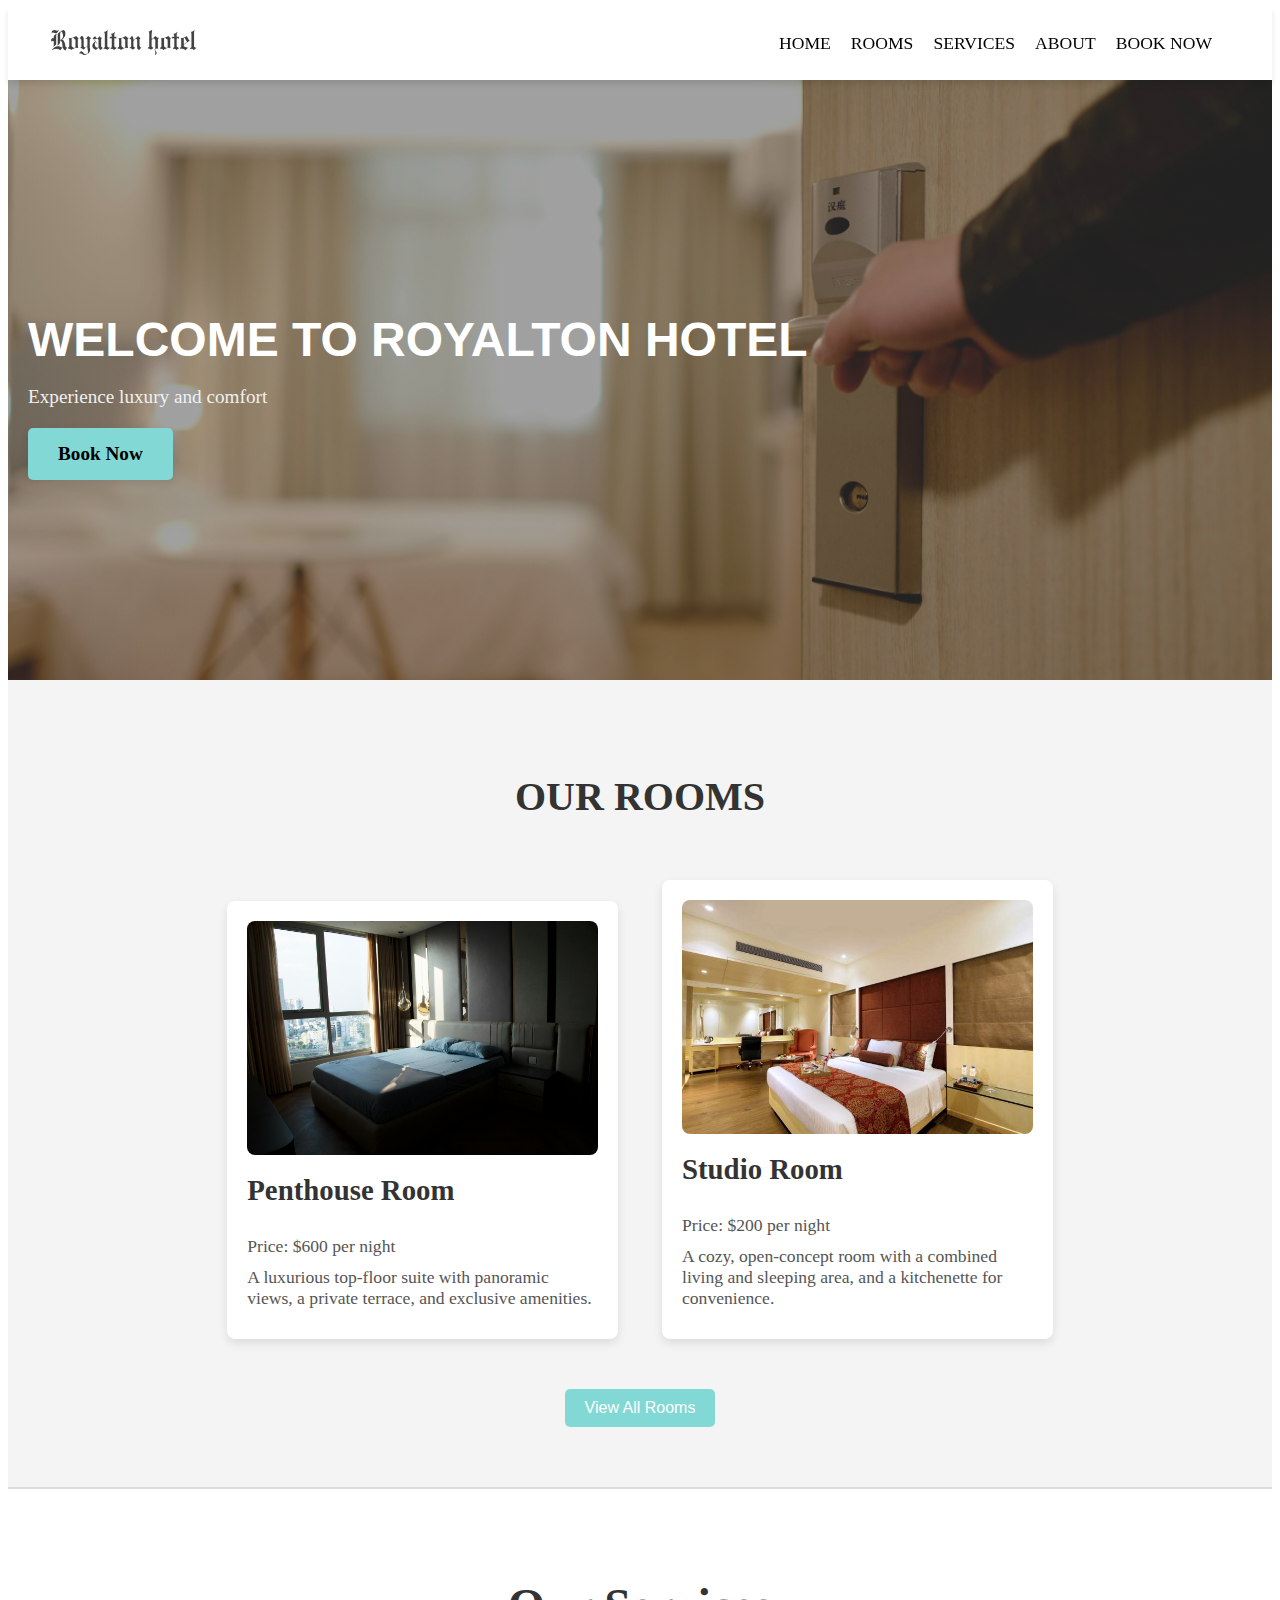
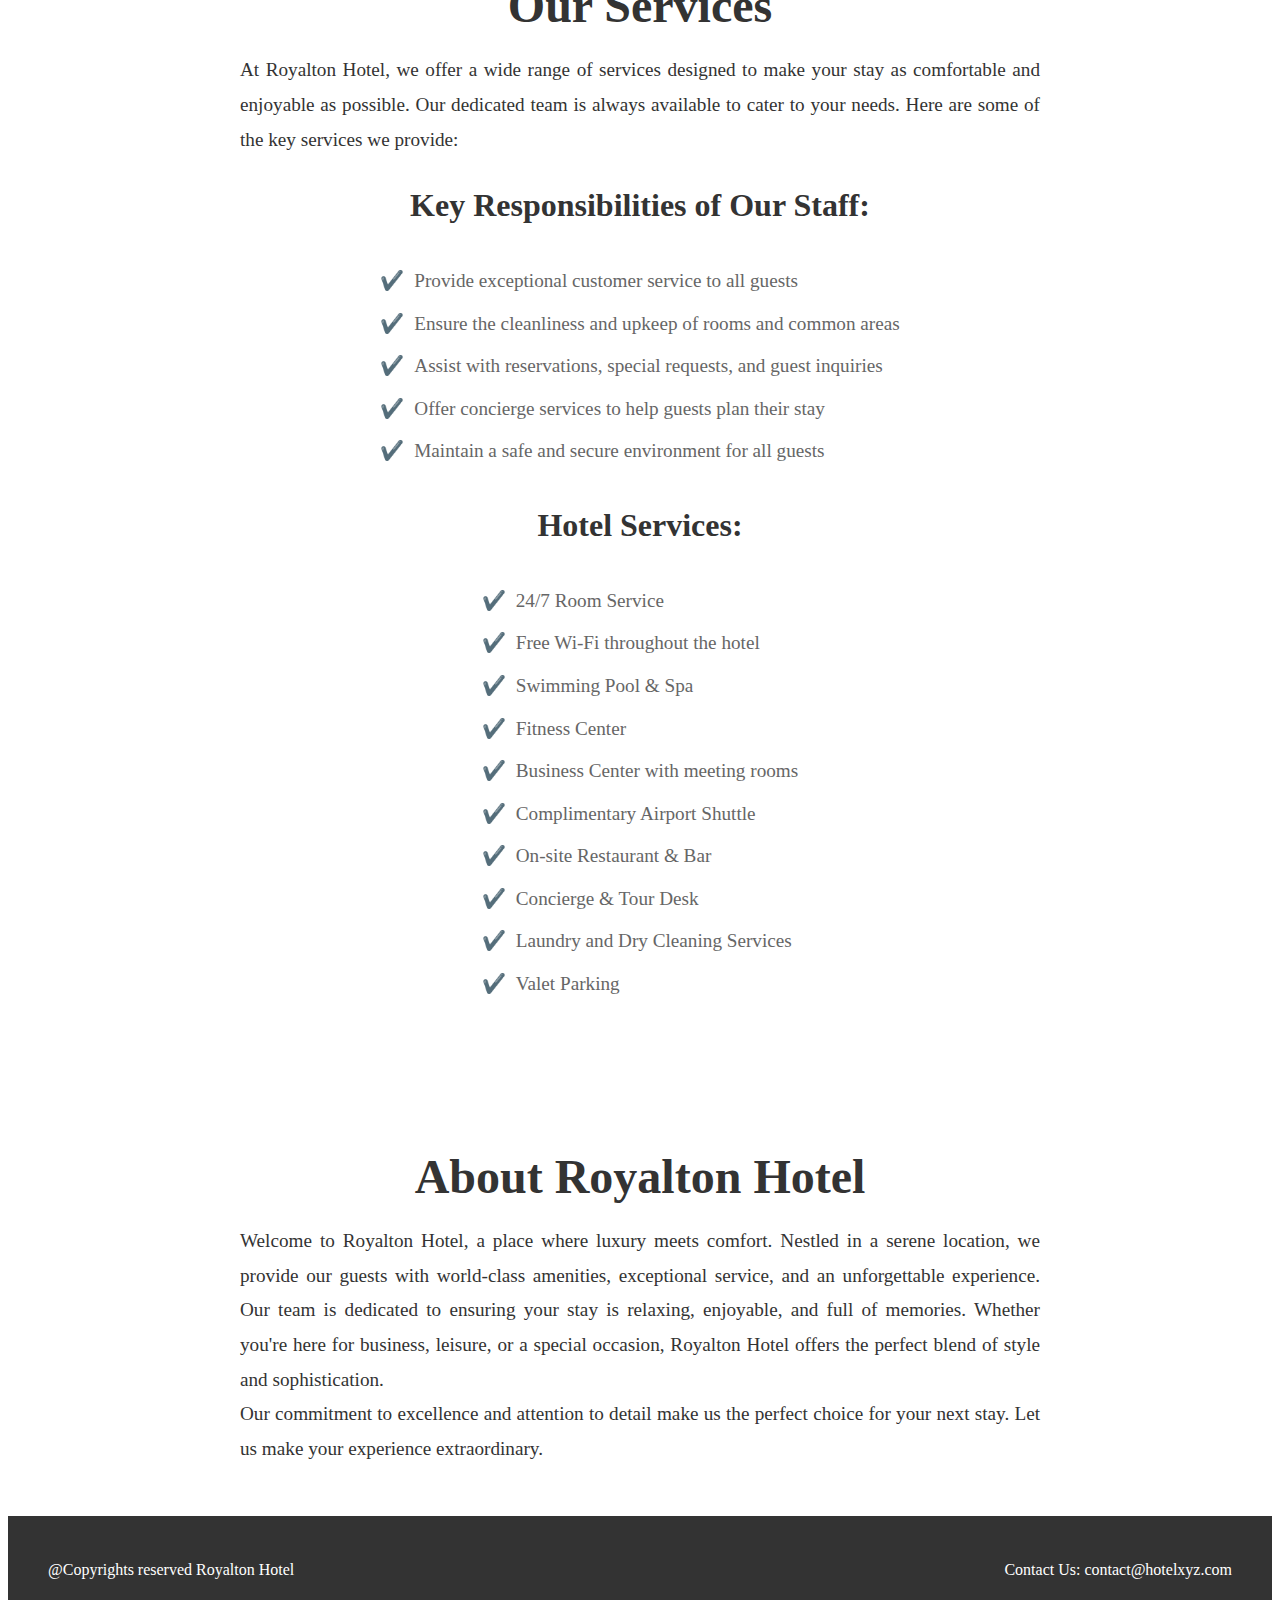
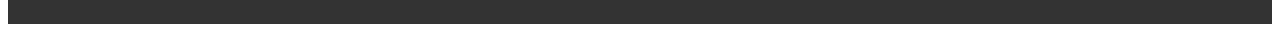
==== index.html @ 2192152f "commit" ====
<!DOCTYPE html>
<html lang="en">
<head>
    <meta charset="UTF-8">
    <meta name="viewport" content="width=device-width, initial-scale=1.0">
    <title>Royalton Hotel - Luxury Stay</title>
    <link rel="stylesheet" href="style.css">
</head>
<body>
    <header>
        <div class="logo">
            <a href="index.html">
                <img src="img/logo.png" alt="Royalton Hotel">
            </a>
        </div>
        
        <nav>
            <ul>
                <li><a href="index.html">Home</a></li>
                <li><a href="#rooms">Rooms</a></li>
                <li><a href="#services">Services</a></li>
                <li><a href="#about">About</a></li>
                <li><a href="reservation.html">Book Now</a></li>
            </ul>
        </nav>
    </header>
    
    <section class="hero">
        <div class="cta">
            <h1>Welcome to Royalton Hotel</h1>
            <p>Experience luxury and comfort</p>
            <a href="reservation.html" class="btn">Book Now</a>
        </div>
    </section>

    <section id="rooms">
        <h2>Our Rooms</h2>
        <!-- Penthouse Room -->
        <a href="penthouse.html" class="room-card">
            <img src="img/pent4.jpg" alt="Penthouse Room">
            <h3>Penthouse Room</h3>
            <p>Price: $600 per night</p>
            <p>A luxurious top-floor suite with panoramic views, a private terrace, and exclusive amenities.</p>
        </a>

        <!-- Studio Room -->
        <a href="studio-room.html" class="room-card">
            <img src="img/studioroom2.jpg" alt="Studio Room">
            <h3>Studio Room</h3>
            <p>Price: $200 per night</p>
            <p>A cozy, open-concept room with a combined living and sleeping area, and a kitchenette for convenience.</p>
        </a>
        <!-- View All Rooms Button -->
        <div class="view-all-rooms-btn">
            <a href="rooms.html">
                <button>View All Rooms</button>
            </a>
        </div>

    </section>

    <!-- Services Section -->
    <section id="services">
        <h2>Our Services</h2>
        <p>At Royalton Hotel, we offer a wide range of services designed to make your stay as comfortable and enjoyable as possible. Our dedicated team is always available to cater to your needs. Here are some of the key services we provide:</p>

        <h3>Key Responsibilities of Our Staff:</h3>
        <ul>
            <li>Provide exceptional customer service to all guests</li>
            <li>Ensure the cleanliness and upkeep of rooms and common areas</li>
            <li>Assist with reservations, special requests, and guest inquiries</li>
            <li>Offer concierge services to help guests plan their stay</li>
            <li>Maintain a safe and secure environment for all guests</li>
        </ul>

        <h3>Hotel Services:</h3>
        <ul>
            <li>24/7 Room Service</li>
            <li>Free Wi-Fi throughout the hotel</li>
            <li>Swimming Pool & Spa</li>
            <li>Fitness Center</li>
            <li>Business Center with meeting rooms</li>
            <li>Complimentary Airport Shuttle</li>
            <li>On-site Restaurant & Bar</li>
            <li>Concierge & Tour Desk</li>
            <li>Laundry and Dry Cleaning Services</li>
            <li>Valet Parking</li>
        </ul>
    </section>


    <!-- About Section -->
    <section id="about">
        <h2>About Royalton Hotel</h2>
        <p>Welcome to Royalton Hotel, a place where luxury meets comfort. Nestled in a serene location, we provide our guests with world-class amenities, exceptional service, and an unforgettable experience. Our team is dedicated to ensuring your stay is relaxing, enjoyable, and full of memories. Whether you're here for business, leisure, or a special occasion, Royalton Hotel offers the perfect blend of style and sophistication.</p>
        <p>Our commitment to excellence and attention to detail make us the perfect choice for your next stay. Let us make your experience extraordinary.</p>
    </section>

    <footer>
        <div class="footer-content">
            <div class="footer-links">
                @Copyrights reserved Royalton Hotel
            </div>
            <div class="footer-contact">
                <p>Contact Us: contact@hotelxyz.com</p>
            </div>
        </div>
    </footer>
</body>
</html>
---- style.css ----
/* General Header Styles */
header {
    display: flex;
    justify-content: space-between;
    align-items: center;
    padding: 20px 40px;
    background-color: rgb(255, 255, 255);
    color: #3af3ea;
    position: sticky;
    top: 0;
    z-index: 1000; /* Keep header on top */
    box-shadow: 0 4px 6px rgba(0, 0, 0, 0.1); /* Add shadow for depth */
    transition: background-color 0.3s ease;
}

.logo img {
    width: 150px;
    height: auto;
}

nav ul {
    list-style: none;
    display: flex;
    margin: 0;
    padding: 0;
}

nav ul li {
    margin-right: 20px;
    position: relative; /* Required for dropdown */
}

nav ul li a {
    text-decoration: none;
    color: black;
    font-size: 1.1em;
    font-weight: 500;
    text-transform: uppercase;
    transition: color 0.3s ease, transform 0.2s ease;
}

nav ul li a:hover {
    color: #81d8d4;
    transform: scale(1.1); /* Add scaling effect on hover */
}

/* Mobile Menu - Responsive Styles */
@media (max-width: 768px) {
    header {
        flex-direction: column;
        align-items: flex-start;
        padding: 20px;
    }

    .logo img {
        width: 120px;
    }

    nav ul {
        width: 100%;
        flex-direction: column;
        align-items: flex-start;
    }

    nav ul li {
        margin: 10px 0;
    }

    nav ul li a {
        font-size: 1.2em;
    }

    .search-bar {
        position: static;
        width: 100%;
        margin-top: 20px;
    }

    .search-bar.active {
        display: block;
    }
}

/* Hero Section Styling */
.hero {
    position: relative;
    background: 
        linear-gradient(to top, rgba(66, 66, 66, 0.5) 50%, rgba(66, 66, 66, 0.5)50%), 
        url("img/bg3.jpg") center; 
    background-size:  cover;
    width: 100%;
    height: 600px;
    display: flex;
    justify-content: flex-start; /* Align content to the left */
    align-items: center; /* Vertically center the content */
    text-align: left; /* Align the text to the left */
}
.hero img {
    width: 100%;
    height: 100%;
    object-fit: cover;
    opacity: 0.7; /* Slight opacity for the background image */
}

.cta {
    position: absolute;
    z-index: 2; /* Ensure the text is above the image */
    text-align: left;
    padding: 20px;
    border-radius: 8px;
    max-width: 80%;
}

.cta h1 {
    font-size: 3em;
    margin-bottom: 10px;
    color: #fff;
    font-family: 'Arial', sans-serif;
    text-transform: uppercase;
}

.cta p {
    font-size: 1.2em;
    margin-bottom: 20px;
    color: #f0f0f0;
    font-weight: 300;
}

.cta .btn {
    background-color: #81d8d4;
    color: black;
    padding: 15px 30px;
    font-size: 1.2em;
    text-decoration: none;
    border-radius: 5px;
    display: inline-block;
    transition: background-color 0.3s ease;
}

.cta .btn:hover {
    background-color: burlywood;
}

/* Responsive Design for Hero Section */
@media (max-width: 768px) {
    .hero {
        height: 50vh; /* Reduce the height on smaller screens */
    }

    .cta h1 {
        font-size: 2em; /* Adjust the font size for the title */
    }

    .cta p {
        font-size: 1em; /* Adjust the paragraph font size */
    }

    .cta .btn {
        font-size: 1em; /* Adjust the button font size */
        padding: 12px 25px; /* Adjust padding */
    }
}

@media (max-width: 480px) {
    .cta {
        max-width: 90%; /* Allow the CTA section to expand on smaller screens */
        padding: 15px; /* Adjust padding */
    }

    .cta h1 {
        font-size: 1.8em;
    }

    .cta p {
        font-size: 1em;
    }
}



/* Rooms Section */
#rooms {
    padding: 60px 40px;
    background-color: #f4f4f4;
    text-align: center;
}

#rooms h2 {
    font-size: 2.5em;
    font-weight: 600;
    color: #333;
    margin-bottom: 40px;
    text-transform: uppercase;
}
a {
    text-decoration: none;
}

.room-card {
    display: inline-block;
    width: calc(33% - 40px); /* 3 columns with margin */
    margin: 20px;
    padding: 20px;
    background-color: #fff;
    box-shadow: 0 4px 10px rgba(0, 0, 0, 0.1);
    border-radius: 8px;
    text-align: left;
    transition: transform 0.3s ease, box-shadow 0.3s ease;
}

.room-card img {
    width: 100%;
    height: auto;
    border-radius: 8px;
    transition: transform 0.3s ease;
}

.room-card:hover {
    transform: translateY(-10px); /* Hover effect: lifts card up */
    box-shadow: 0 6px 15px rgba(0, 0, 0, 0.2); /* Stronger shadow on hover */
}

.room-card h3 {
    font-size: 1.8em;
    color: #333;
    margin-top: 15px;
}

.room-card p {
    font-size: 1.1em;
    color: #555;
    margin: 10px 0;
}

.room-card ul {
    list-style-type: none;
    padding: 0;
    margin: 0;
}

.room-card ul li {
    font-size: 1.1em;
    color: #333;
    margin: 8px 0;
}

.room-card .btn {
    display: inline-block;
    background-color: #81d8d4;
    color: #fff;
    padding: 10px 20px;
    margin-top: 20px;
    border-radius: 25px;
    text-decoration: none;
    font-size: 1.1em;
    transition: background-color 0.3s ease, transform 0.3s ease;
}

.room-card .btn:hover {
    background-color: burlywood;
    transform: scale(1.1); /* Slight scale effect on hover */
}

/* Responsive Styles */
@media (max-width: 1024px) {
    .room-card {
        width: calc(50% - 40px); /* Two columns for tablets */
    }
}

@media (max-width: 768px) {
    .room-card {
        width: 100%; /* Full width for mobile */
        margin: 15px 0;
    }

    #rooms h2 {
        font-size: 2em; /* Adjust heading size for mobile */
    }
}

/* Room Detail Section */
#room-details {
    background-color: white;
    padding: 50px 20px;
    margin: 20px auto;
    max-width: 1200px;
    box-shadow: 0 4px 8px rgba(0, 0, 0, 0.1);
}

#room-details h2 {
    font-size: 2.5rem;
    color: #333;
    margin-bottom: 20px;
    text-align: center;
}

.room-detail-content {
    display: flex;
    flex-wrap: wrap;
    gap: 20px;
    align-items: center;
}

.room-detail-content img {
    max-width: 500px;
    width: 100%;
    height: auto;
    border-radius: 8px;
    box-shadow: 0 4px 8px rgba(0, 0, 0, 0.1);
}

.room-description {
    flex: 1;
    max-width: 600px;
}

.room-description h3 {
    font-size: 2rem;
    margin-bottom: 15px;
    color: #333;
}

.room-description ul {
    list-style-type: none;
    padding-left: 20px;
    margin-bottom: 20px;
}

.room-description ul li {
    font-size: 1.1rem;
    color: #666;
    margin-bottom: 10px;
}

.room-description ul li::before {
    content: "✔️";
    margin-right: 10px;
    color: #81d8d4; /* Orange color for checkmark */
}


.room-slider {
    flex: 1;
    max-width: 600px;
    position: relative;
    overflow: hidden;
}

.room-slider .slider {
    display: flex;
    transition: transform 0.5s ease;
}

.room-slider .slider img {
    max-width: 100%;
    height: auto;
    border-radius: 8px;
    box-shadow: 0 4px 8px rgba(0, 0, 0, 0.1);
}

.room-slider .prev, .room-slider .next {
    position: absolute;
    top: 50%;
    transform: translateY(-50%);
    font-size: 2rem;
    color: #333;
    background-color: rgba(255, 255, 255, 0.7);
    border: none;
    padding: 10px;
    cursor: pointer;
    border-radius: 50%;
    z-index: 1;
}

.room-slider .prev {
    left: 10px;
}

.room-slider .next {
    right: 10px;
}
.btn {
    display: inline-block;
    padding: 12px 24px;  /* Add padding for better button size */
    background-color: #81d8d4;  /* Bright orange background */
    color: white;  /* Text color white */
    font-size: 1.1em;  /* Slightly larger text */
    font-weight: bold;  /* Make the text bold */
    text-align: center;  /* Center the text inside the button */
    text-decoration: none;  /* Remove underline */
    border-radius: 8px;  /* Rounded corners */
    box-shadow: 0 4px 8px rgba(0, 0, 0, 0.1);  /* Subtle shadow */
    transition: background-color 0.3s ease, transform 0.3s ease;  /* Smooth transitions */
}

.btn:hover {
    background-color: burlywood;  /* Darker orange when hovered */
    transform: translateY(-3px);  /* Slightly lift the button */
}

.btn:active {
    background-color: #81d8d4;  /* Even darker orange when the button is pressed */
    transform: translateY(0);  /* Reset button position when pressed */
}
.view-all-rooms-btn {
    text-align: center; /* Centers the button */
    margin-top: 30px; /* Adds space above the button */
}

.view-all-rooms-btn button {
    background-color: #81d8d4; /* Blue background */
    color: white; /* White text */
    padding: 10px 20px; /* Padding around the text */
    font-size: 16px; /* Font size */
    border: none; /* Remove border */
    border-radius: 5px; /* Rounded corners */
    cursor: pointer; /* Pointer cursor on hover */
    transition: background-color 0.3s ease; /* Smooth background color change */
}

.view-all-rooms-btn button:hover {
    background-color: burlywood; /* Darker blue on hover */
}

/* Media Query for Responsiveness */
@media (max-width: 768px) {
    .room-detail-content {
        flex-direction: column;
        align-items: center;
    }

    .room-description {
        max-width: 100%;
    }

    #room-details h2 {
        font-size: 2rem;
    }

    .room-description h3 {
        font-size: 1.8rem;
    }

    .room-description p {
        font-size: 1rem;
    }

    .room-description ul li {
        font-size: 1rem;
    }
}


/* Abour and Services */
/* About Section Styling */
#about {
    background-color: #ffffff; /* Change background to white */
    color: #333;
    display: flex;
    flex-direction: column;
    align-items: center; /* Centers the content horizontally */
    justify-content: center; /* Centers the content vertically */
    text-align: left; /* Keeps the text aligned to the left */
    padding: 50px 20px;
}

#about h2 {
    font-size: 3rem; /* Increase the font size of the heading */
    margin-bottom: 20px;
    color: #333;
}

#about > p {
    text-align: justify; /* Justifies the paragraph text */
    max-width: 800px; /* Optional: Limits paragraph width to make it easier to read */
    margin: 0 auto; /* Centers the paragraph in the middle */
    font-size: 1.2rem; /* Increase the font size of the paragraph */
    line-height: 1.8; /* Adjust the line height for better readability */
}

/* Services Section Styling */
#services {
    background-color: #ffffff; /* Change background to white */
    color: #333;
    border-top: 2px solid #ddd;
    padding-top: 40px;
    display: flex;
    flex-direction: column;
    align-items: center; /* Centers the content horizontally */
    justify-content: center; /* Centers the content vertically */
    text-align: left; /* Keeps the text aligned to the left */
    padding: 50px 20px;
}

#services h2 {
    font-size: 3rem; /* Increase the font size of the heading */
    margin-bottom: 20px;
    color: #333;
}
#services > p {
    text-align: justify; /* Justifies the paragraph text */
    max-width: 800px; /* Optional: Limits paragraph width to make it easier to read */
    margin: 0 auto; /* Centers the paragraph in the middle */
    font-size: 1.2rem; /* Increase the font size of the paragraph */
    line-height: 1.8; /* Adjust the line height for better readability */
}
#services h3 {
    font-size: 2rem; /* Increase the font size of the subheading */
    margin-top: 30px;
    color: #333;
}

#services ul {
    list-style-type: none;
    padding: 0;
    margin: 0;
    max-width: 800px; /* Optional: Limits the width to improve readability */
    margin: 0 auto; /* Centers the list horizontally */
}

#services ul li {
    font-size: 1.2rem; /* Increase the font size of the list items */
    line-height: 1.8; /* Adjust line height for readability */
    color: #666;
    margin: 8px 0;
    text-align: left; /* Keeps the list items left-aligned */
}

#services ul li::before {
    content: "✔️";
    margin-right: 10px;
    color: #81d8d4; /* Orange color for check mark */
}

/* Optional: Responsive Design for About and Services Sections */
@media (max-width: 768px) {
    #services ul {
        font-size: 1rem;
    }

    #services h2, #services h3 {
        font-size: 1.2rem; /* Increase the font size of the paragraph */
    line-height: 1.8; /* Adjust the line height for better readability */
    }
}



/* Reservation Form Section */
#reserve {
    background:  linear-gradient(to top, rgba(66, 66, 66, 0.5) 50%, rgba(66, 66, 66, 0.5)50%), 
    url("img/res2.jpg") center; 
    background-size: cover;
    background-position: center;
    padding: 80px ; /* Add padding for spacing */
    display: auto;
    justify-content: center;
    align-items: center;
    height: 100%; /* Full viewport height */
    position: relative;
}

form {
    display: grid;
    grid-template-columns: 1fr;
    gap: 20px; width: 80%;
    max-width: 650px;
    margin: auto;
    background-color: #ffffff;
    padding: 20px;
    box-shadow: 0 4px 8px rgba(0, 0, 0, 0.1);
    border-radius: 8px;
}

label {
    font-size: 1.1em;
    color: #333;
}

input[type="text"],
input[type="email"],
input[type="date"],
select,
textarea {
    width: 100%;
    padding: 12px;
    font-size: 1em;
    border: 1px solid #ccc;
    border-radius: 4px;
    box-sizing: border-box;
    transition: border-color 0.3s ease;
}

input[type="text"]:focus,
input[type="email"]:focus,
input[type="date"]:focus,
select:focus,
textarea:focus {
    border-color: #81d8d4;
    outline: none;
}

textarea {
    resize: vertical;
    min-height: 120px;
}

button {
    background-color: #81d8d4;
    color: white;
    padding: 12px 25px;
    border: none;
    border-radius: 4px;
    cursor: pointer;
    font-size: 1.1em;
    transition: background-color 0.3s ease;
}

button:hover {
    background-color: #81d8d4;
}

/* Responsive Styles */
@media (max-width: 768px) {
    #reserve {
        width: 95%;
        padding: 15px;
    }

    h2 {
        font-size: 1.8em;
        text-align: center;
    }

    form {
        grid-template-columns: 1fr;
        gap: 15px;
    }

    button {
        width: 100%;
        padding: 12px;
    }
}

select {
    background-color: #ffffff;
    color: #333;
    font-size: 1em;
    padding: 12px;
    border: 1px solid #ccc;
    border-radius: 4px;
}

select option {
    background-color: #f9f9f9;
    color: #333;
}

/* Optional: Form container background and shadow for a polished look */
#reserve {
    background-color: #f9f9f9;
    box-shadow: 0 4px 12px rgba(0, 0, 0, 0.1);
}

/* Label font size adjustments for mobile */
@media (max-width: 500px) {
    label {
        font-size: 1em;
    }
}

/* Footer Styling */
footer {
    background-color: #333;
    color: #fff;
    padding: 40px 20px;
    text-align: center;
    font-size: 1em;
}

.footer-content {
    display: flex;
    justify-content: space-between;
    align-items: center;
    max-width: 1200px;
    margin: 0 auto;
    padding: 0 20px;
}

.footer-contact p {
    margin: 5px 0;
    font-size: 1em;
}

.footer-contact p a {
    color: #fff;
    text-decoration: none;
}

@media (max-width: 768px) {
    .footer-content {
        flex-direction: column;
        text-align: center;
    }

   
}
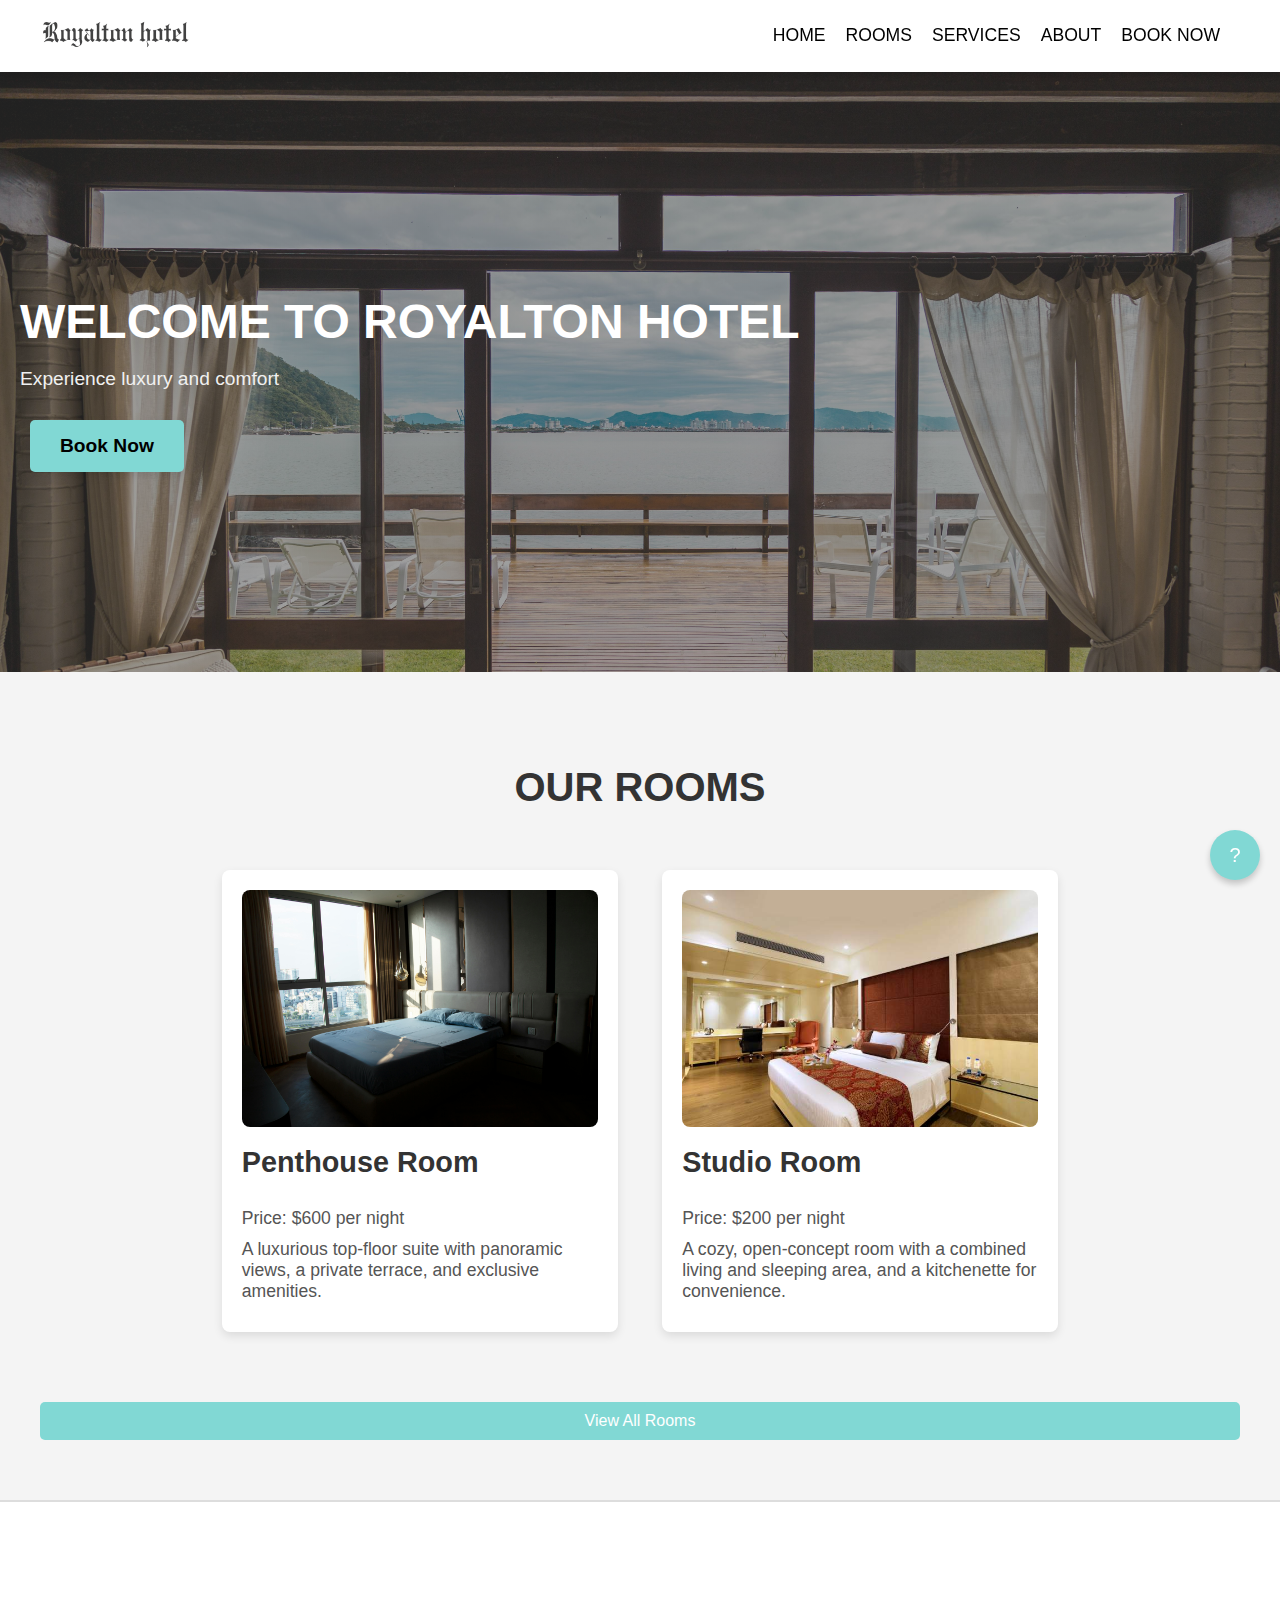
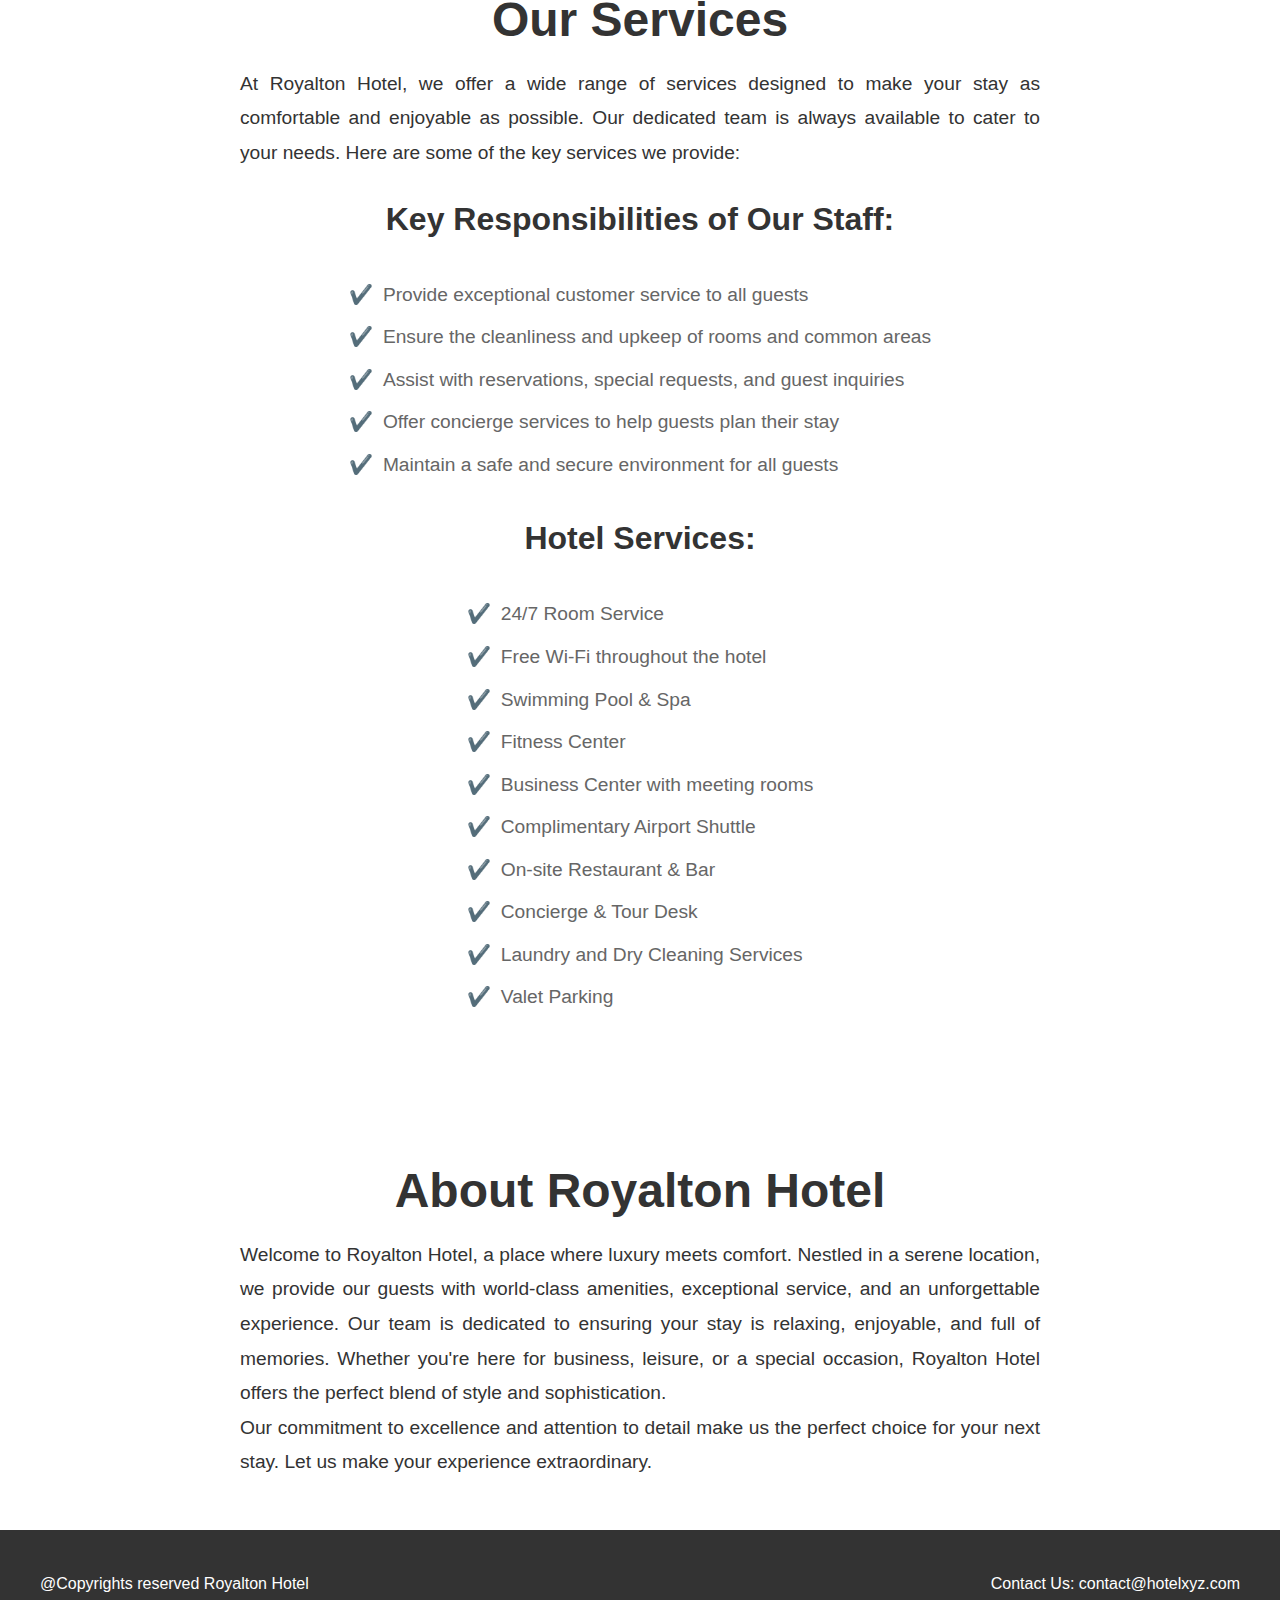
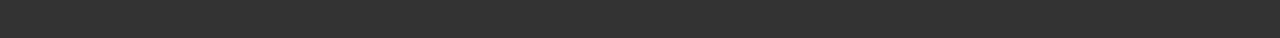
==== commit 49aa96a7: "commit" ====
--- a/index.html
+++ b/index.html
@@ -96,6 +96,49 @@
         <p>Our commitment to excellence and attention to detail make us the perfect choice for your next stay. Let us make your experience extraordinary.</p>
     </section>
 
+     <!-- FAQ Icon -->
+     <div class="faq-icon" onclick="toggleFaqModal()">?</div>
+
+     <!-- FAQ Modal -->
+     <div class="faq-modal" id="faqModal">
+         <div class="faq-modal-header">FAQs</div>
+ 
+         <!-- FAQ List -->
+         <div class="faq-item">
+             <div class="faq-question" onclick="toggleAnswer(this)">1. How can I track my order?</div>
+             <div class="faq-answer">You can track your order through the tracking number provided in your confirmation email.</div>
+         </div>
+         <div class="faq-item">
+             <div class="faq-question" onclick="toggleAnswer(this)">2. Do you offer free shipping?</div>
+             <div class="faq-answer">Yes, we offer free shipping on orders over $500 within the United States.</div>
+         </div>
+ 
+         <!-- FAQ Form -->
+         <div class="faq-form">
+             <h3>Have a question?</h3>
+             <form id="faqForm" method="POST" action="data.jsp" onsubmit="return validateFaqForm()">
+                 <input type="email" id="faq-email" name="email" placeholder="Your E-mail" required>
+                 <span id="faq-email-error" class="error-message" style="display: none;">Please enter a valid email address.</span>
+                 <textarea id="faq-question" name="question" rows="4" placeholder="Your Question" required></textarea>
+                 <span id="faq-question-error" class="error-message" style="display: none;">Please enter a question.</span>
+                 <button type="submit">Submit</button>
+             </form>
+         </div>
+ 
+     </div>
+ 
+     <script>
+         function toggleFaqModal() {
+             const faqModal = document.getElementById('faqModal');
+             faqModal.style.display = faqModal.style.display === 'none' || faqModal.style.display === '' ? 'flex' : 'none';
+         }
+ 
+         function toggleAnswer(element) {
+             const answer = element.nextElementSibling;
+             answer.style.display = answer.style.display === 'none' || answer.style.display === '' ? 'block' : 'none';
+         }
+     </script>
+
     <footer>
         <div class="footer-content">
             <div class="footer-links">
--- a/style.css
+++ b/style.css
@@ -1,3 +1,44 @@
+/* Splash Screen */
+.splash-screen {
+    position: fixed;
+    top: 0;
+    left: 0;
+    width: 100%;
+    height: 100%;
+    background: rgba(0, 0, 0, 0.8);
+    display: flex;
+    justify-content: center;
+    align-items: center;
+    z-index: 9999;
+    visibility: visible;
+    opacity: 1;
+    transition: opacity 0.5s ease-out;
+}
+
+.loading-container {
+    text-align: center;
+    color: white;
+}
+
+.loading-bar {
+    width: 0;
+    height: 5px;
+    background-color: #4caf50;
+    margin-bottom: 20px;
+    transition: width 1s ease-in-out;
+}
+
+.splash-screen p {
+    font-size: 16px;
+}
+
+/* Hide Splash Screen */
+.hide-splash {
+    visibility: hidden;
+    opacity: 0;
+}
+
+
 /* General Header Styles */
 header {
     display: flex;
@@ -84,9 +125,7 @@
 /* Hero Section Styling */
 .hero {
     position: relative;
-    background: 
-        linear-gradient(to top, rgba(66, 66, 66, 0.5) 50%, rgba(66, 66, 66, 0.5)50%), 
-        url("img/bg3.jpg") center; 
+    background: url("img/bg4.jpg") center; 
     background-size:  cover;
     width: 100%;
     height: 600px;
@@ -158,21 +197,6 @@
     .cta .btn {
         font-size: 1em; /* Adjust the button font size */
         padding: 12px 25px; /* Adjust padding */
-    }
-}
-
-@media (max-width: 480px) {
-    .cta {
-        max-width: 90%; /* Allow the CTA section to expand on smaller screens */
-        padding: 15px; /* Adjust padding */
-    }
-
-    .cta h1 {
-        font-size: 1.8em;
-    }
-
-    .cta p {
-        font-size: 1em;
     }
 }
 
@@ -367,18 +391,18 @@
     color: #333;
     background-color: rgba(255, 255, 255, 0.7);
     border: none;
-    padding: 10px;
+    padding: 5px;
     cursor: pointer;
     border-radius: 50%;
     z-index: 1;
 }
 
 .room-slider .prev {
-    left: 10px;
+    left: 5px;
 }
 
 .room-slider .next {
-    right: 10px;
+    right: 5px;
 }
 .btn {
     display: inline-block;
@@ -407,7 +431,6 @@
     text-align: center; /* Centers the button */
     margin-top: 30px; /* Adds space above the button */
 }
-
 .view-all-rooms-btn button {
     background-color: #81d8d4; /* Blue background */
     color: white; /* White text */
@@ -418,41 +441,231 @@
     cursor: pointer; /* Pointer cursor on hover */
     transition: background-color 0.3s ease; /* Smooth background color change */
 }
-
 .view-all-rooms-btn button:hover {
     background-color: burlywood; /* Darker blue on hover */
 }
-
-/* Media Query for Responsiveness */
+/* Mobile Responsiveness */
 @media (max-width: 768px) {
+    #room-details {
+        padding: 30px 15px;  /* Adjust padding */
+        margin: 10px auto;
+    }
+
+    #room-details h2 {
+        font-size: 2rem;  /* Adjust heading size for smaller screens */
+    }
+
     .room-detail-content {
         flex-direction: column;
         align-items: center;
     }
 
     .room-description {
+        max-width: 100%;  /* Full width for the description */
+        padding: 15px;
+    }
+
+    .room-description h3 {
+        font-size: 1.6rem;
+    }
+
+    .room-description ul li {
+        font-size: 1rem;  /* Smaller text size */
+    }
+
+    .room-slider {
         max-width: 100%;
-    }
-
-    #room-details h2 {
-        font-size: 2rem;
-    }
-
-    .room-description h3 {
-        font-size: 1.8rem;
-    }
-
-    .room-description p {
-        font-size: 1rem;
-    }
-
-    .room-description ul li {
-        font-size: 1rem;
-    }
-}
-
-
-/* Abour and Services */
+        margin-top: 20px;
+    }
+
+    .room-slider .prev, .room-slider .next {
+        font-size: 1.5rem;  /* Smaller arrows */
+    }
+
+    .view-all-rooms-btn button {
+        width: 100%;  /* Full width button on mobile */
+        padding: 12px 20px;
+    }
+}
+
+
+
+
+
+/* login and signup */
+body {
+    font-family: Arial, sans-serif;
+    background-image: 
+        linear-gradient(to top, rgba(66, 66, 66, 0.5) 50%, rgba(66, 66, 66, 0.5)50%), 
+        url("img/bg2.jpg"); /* Replace with your image path */
+    background-size: cover;
+    background-position: center;
+    background-attachment: fixed;
+    margin: 0;
+    padding: 0;
+    height: 100vh;
+}
+
+.container {
+    display: flex;
+    background-color: rgba(255, 255, 255, 0.8); /* Semi-transparent background for readability */
+    justify-content: center;
+    align-items: center;
+    width: 600px;
+    height: 590px;
+    flex-direction: column;
+    position: absolute;
+    top: 50%; /* Position the container vertically at the center */
+    left: 50%; /* Position the container horizontally at the center */
+    transform: translate(-50%, -50%); /* Offset the container to truly center it */
+}
+
+.form-container {
+    background-color: white; /* Semi-transparent background for readability */
+    padding: 20px;
+    box-shadow: 0 4px 8px rgba(0, 0, 0, 0.1);
+    width: 350px; /* Increased width */
+    border-radius: 8px;
+    margin-bottom: 30px; /* Gap from the bottom */
+    margin-top: 30px; /* Gap from the top */
+    text-align: center;
+}
+
+.form-container.hidden {
+    display: none;
+}
+
+h2 {
+    margin-bottom: 20px;
+}
+
+.form-group {
+    margin-bottom: 15px;
+    text-align: left;
+}
+
+input {
+    width: 100%;
+    padding: 10px;
+    margin-top: 5px;
+    margin-bottom: 5px;
+    border: 1px solid #ddd;
+    border-radius: 5px;
+}
+
+a.btn {
+    display: inline-block;
+    margin: 10px; /* Adds distance between buttons */
+    padding: 10px 20px;
+    text-decoration: none;
+    color: #fff;
+    background-color: #81d8d4; /* Blue background */
+    border-radius: 4px;
+    text-align: center;
+    transition: background-color 0.3s, transform 0.2s;
+}
+
+a.btn:hover {
+    background-color: burlywood;
+    transform: scale(1.05);
+}
+
+
+.error-message {
+    color: red;
+    font-size: 12px;
+}
+
+.toggle-form {
+    margin-top: 10px;
+}
+
+.toggle-form a {
+    color: #4CAF50;
+    text-decoration: none;
+}
+
+.toggle-form a:hover {
+    text-decoration: underline;
+}
+/* Form Transition Animations */
+@keyframes fadeInUp {
+    0% {
+        transform: translateY(20px);
+        opacity: 0;
+    }
+    100% {
+        transform: translateY(0);
+        opacity: 1;
+    }
+}
+
+@keyframes fadeIn {
+    0% {
+        opacity: 0;
+    }
+    100% {
+        opacity: 1;
+    }
+}
+
+/* Animating the Toggle Between Forms */
+.hidden {
+    display: none;
+}
+
+form {
+    animation: slideIn 0.6s ease-out forwards;
+}
+
+@keyframes slideIn {
+    0% {
+        transform: translateX(-100%);
+    }
+    100% {
+        transform: translateX(0);
+    }
+}
+
+form:target {
+    animation: slideIn 0.5s ease-out;
+}
+/* Mobile Responsiveness */
+@media (max-width: 768px) {
+    .container {
+        width: 100%;
+        height: auto;
+        padding: 20px;
+    }
+
+    .form-container {
+        width: 90%;  /* Adjust form width for mobile */
+        padding: 15px;
+    }
+
+    h2 {
+        font-size: 1.8rem;  /* Adjust heading size for mobile */
+    }
+
+    .form-group {
+        margin-bottom: 12px;
+    }
+
+    input {
+        padding: 8px;
+    }
+
+    a.btn {
+        width: 100%;  /* Full width buttons on smaller screens */
+        padding: 12px 20px;
+        font-size: 1.1rem;  /* Larger font size for buttons */
+    }
+}
+
+
+
+
+
 /* About Section Styling */
 #about {
     background-color: #ffffff; /* Change background to white */
@@ -532,145 +745,397 @@
     margin-right: 10px;
     color: #81d8d4; /* Orange color for check mark */
 }
-
-/* Optional: Responsive Design for About and Services Sections */
+/* Mobile Responsiveness */
 @media (max-width: 768px) {
-    #services ul {
-        font-size: 1rem;
-    }
-
-    #services h2, #services h3 {
-        font-size: 1.2rem; /* Increase the font size of the paragraph */
-    line-height: 1.8; /* Adjust the line height for better readability */
-    }
-}
+    /* About Section */
+    #about {
+        padding: 40px 20px; /* Adjust padding for smaller screens */
+    }
+
+    #about h2 {
+        font-size: 2.5rem; /* Adjust heading font size */
+    }
+
+    #about > p {
+        font-size: 1.1rem; /* Slightly smaller font size */
+        max-width: 600px; /* Reduce max width for better readability */
+    }
+
+    /* Services Section */
+    #services {
+        padding: 40px 20px; /* Adjust padding for smaller screens */
+    }
+
+    #services h2 {
+        font-size: 2.5rem; /* Adjust heading font size */
+    }
+
+    #services h3 {
+        font-size: 1.8rem; /* Smaller subheading for mobile */
+    }
+
+    #services > p {
+        font-size: 1.1rem; /* Slightly smaller font size */
+        max-width: 600px; /* Reduce max width for better readability */
+    }
+
+    #services ul li {
+        font-size: 1rem; /* Smaller list items on mobile */
+    }
+}
+
+
 
 
 
 /* Reservation Form Section */
 #reserve {
-    background:  linear-gradient(to top, rgba(66, 66, 66, 0.5) 50%, rgba(66, 66, 66, 0.5)50%), 
-    url("img/res2.jpg") center; 
-    background-size: cover;
-    background-position: center;
-    padding: 80px ; /* Add padding for spacing */
-    display: auto;
+    display: flex;
+/*    background:  linear-gradient(to top, rgba(66, 66, 66, 0.5) 50%, rgba(66, 66, 66, 0.5)50%), 
+                    url("img/res2.jpg") center; */
+    justify-content: space-between;
+    align-items: flex-start;
+    max-width: 1200px;
+    margin: 20px auto;
+    padding: 20px;
+    border: 1px solid #ddd;
+    border-radius: 5px;
+    background-color: #fff;
+}
+
+form {
+    width: 55%;
+}
+
+label {
+    display: block;
+    margin-top: 10px;
+    font-weight: bold;
+}
+
+input, select, textarea, button {
+    width: 100%;
+    margin-top: 5px;
+    padding: 10px;
+    border: 1px solid #ccc;
+    border-radius: 4px;
+}
+
+button {
+    background-color: #007BFF;
+    color: #fff;
+    border: none;
+    cursor: pointer;
+    margin-top: 20px;
+}
+
+button:hover {
+    background-color: #0056b3;
+}
+
+.description {
+    width: 35%;
+    padding: 20px;
+    border-left: 1px solid #ddd;
+}
+
+.description h2 {
+    margin-top: 0;
+}/* Mobile Responsiveness */
+@media (max-width: 768px) {
+    #reserve {
+        flex-direction: column; /* Stack form and description vertically */
+        align-items: center; /* Center content horizontally */
+        padding: 15px;
+    }
+
+    form {
+        width: 100%; /* Form occupies full width on smaller screens */
+        margin-bottom: 20px; /* Adds space between form and description */
+    }
+
+    .description {
+        width: 100%; /* Description occupies full width on smaller screens */
+        padding-top: 20px; /* Adds padding on top */
+        border-left: none; /* Remove the left border on small screens */
+    }
+
+    button {
+        font-size: 1.2rem; /* Increase button font size on mobile for easier clicking */
+    }
+}
+
+
+
+
+
+/* FAQ Section Styles */
+/* FAQ Icon */
+.faq-icon {
+    position: fixed;
+    bottom: 20px;
+    right: 20px;
+    width: 50px;
+    height: 50px;
+    background-color: #81d8d4; /* Blue background */
+    color: #fff;
+    border-radius: 50%;
+    display: flex;
     justify-content: center;
     align-items: center;
-    height: 100%; /* Full viewport height */
-    position: relative;
-}
-
-form {
-    display: grid;
-    grid-template-columns: 1fr;
-    gap: 20px; width: 80%;
-    max-width: 650px;
-    margin: auto;
-    background-color: #ffffff;
-    padding: 20px;
-    box-shadow: 0 4px 8px rgba(0, 0, 0, 0.1);
-    border-radius: 8px;
-}
-
-label {
-    font-size: 1.1em;
-    color: #333;
-}
-
-input[type="text"],
-input[type="email"],
-input[type="date"],
-select,
-textarea {
+    box-shadow: 0 4px 6px rgba(0, 0, 0, 0.2);
+    cursor: pointer;
+    z-index: 1000;
+    font-size: 20px;
+}
+
+/* FAQ Modal */
+.faq-modal {
+    position: fixed;
+    bottom: 80px;
+    right: 20px;
+    width: 300px;
+    max-height: 80%;
+    background-color: #fff;
+    border: 1px solid #ddd;
+    border-radius: 10px;
+    box-shadow: 0 4px 6px rgba(0, 0, 0, 0.2);
+    overflow-y: auto;
+    display: none;
+    flex-direction: column;
+}
+
+.faq-modal-header {
+    background-color: #81d8d4; /* Blue background */
+    color: #fff;
+    padding: 10px;
+    text-align: center;
+    font-size: 18px;
+    border-top-left-radius: 10px;
+    border-top-right-radius: 10px;
+}
+
+.faq-item {
+    padding: 10px;
+    border-bottom: 1px solid #ddd;
+}
+
+.faq-question {
+    font-weight: bold;
+    cursor: pointer;
+}
+
+.faq-answer {
+    display: none;
+    margin-top: 5px;
+}
+
+.faq-form {
+    padding: 10px;
+    border-top: 1px solid #ddd;
     width: 100%;
-    padding: 12px;
-    font-size: 1em;
+}
+
+.faq-form input, .faq-form textarea, .faq-form button {
+    width: 100%;
+    margin-top: 5px;
+    padding: 10px;
     border: 1px solid #ccc;
     border-radius: 4px;
-    box-sizing: border-box;
-    transition: border-color 0.3s ease;
-}
-
-input[type="text"]:focus,
-input[type="email"]:focus,
-input[type="date"]:focus,
-select:focus,
-textarea:focus {
-    border-color: #81d8d4;
-    outline: none;
-}
-
-textarea {
-    resize: vertical;
-    min-height: 120px;
-}
-
-button {
-    background-color: #81d8d4;
-    color: white;
-    padding: 12px 25px;
+}
+
+.faq-form button {
+    background-color: #81d8d4; /* Blue background */
+    color: #fff;
     border: none;
-    border-radius: 4px;
     cursor: pointer;
+    transition: background-color 0.3s;
+}
+
+.faq-form button:hover {
+    background-color: burlywood;
+}
+.popup {
+position: absolute;
+top: -40px;
+left: 50%;
+transform: translateX(-50%);
+padding: 10px;
+background-color: #007bff;
+color: white;
+border-radius: 5px;
+font-size: 14px;
+opacity: 0;
+visibility: hidden;
+transition: opacity 0.3s ease, visibility 0.3s ease;
+z-index: 1000;
+}
+
+.popup.show {
+opacity: 1;
+visibility: visible;
+}
+
+@media (max-width: 768px) {
+    .faq-icon {
+        bottom: 10px;
+        right: 10px;
+        width: 40px;
+        height: 40px;
+        font-size: 18px;
+    }
+
+    .faq-modal {
+        width: 80%;
+        bottom: 70px;
+        right: 10px;
+        border-radius: 8px;
+    }
+
+    .faq-modal-header {
+        font-size: 16px;
+    }
+
+    .faq-item {
+        padding: 8px;
+    }
+
+    .faq-question {
+        font-size: 1.1rem;
+    }
+
+    .faq-answer {
+        font-size: 1rem;
+    }
+
+    .faq-form input,
+    .faq-form textarea {
+        padding: 8px;
+    }
+
+    .faq-form button {
+        padding: 10px;
+        font-size: 1rem;
+    }
+}
+@media (max-width: 768px) {
+    /* Adjust the font size of the FAQ modal header */
+    .faq-modal-header {
+        font-size: 1.2rem;
+    }
+
+    .faq-item {
+        font-size: 1rem;
+    }
+
+    /* Make FAQ answers more readable */
+    .faq-answer {
+        font-size: 1rem;
+    }
+
+    /* Form inputs in FAQ */
+    .faq-form input,
+    .faq-form textarea {
+        padding: 10px;
+    }
+
+    .faq-form button {
+        font-size: 1.2rem;
+        padding: 12px;
+    }
+}
+
+    
+    
+
+    
+/*  Account styling*/
+.profile {
+    background-color: white;
+    padding: 30px;
+    margin: 20px auto;
+    width: 80%;
+    max-width: 800px;
+    border-radius: 8px;
+    box-shadow: 0 2px 10px rgba(0, 0, 0, 0.1);
+}
+
+.profile h2 {
+    color: #333;
+    margin-bottom: 20px;
+}
+
+.profile p {
+    font-size: 16px;
+    margin-bottom: 10px;
+}
+
+.profile strong {
+    color: #4CAF50;
+}
+
+/* Reservations Section */
+.reservation {
+    background-color: white;
+    padding: 30px;
+    margin: 20px auto;
+    width: 80%;
+    max-width: 800px;
+    border-radius: 8px;
+    box-shadow: 0 2px 10px rgba(0, 0, 0, 0.1);
+}
+
+.reservation h2 {
+    color: #333;
+    margin-bottom: 20px;
+}
+
+table {
+    width: 100%;
+    border-collapse: collapse;
+    margin-top: 20px;
+}
+
+table th, table td {
+    padding: 12px;
+    text-align: left;
+    border-bottom: 1px solid #ddd;
+}
+
+table th {
+    background-color: #f2f2f2;
+}
+
+table tr:hover {
+    background-color: #f9f9f9;
+}
+
+table td {
+    font-size: 14px;
+}
+
+/* Error and Success Messages */
+.error-message,
+.success-message {
     font-size: 1.1em;
-    transition: background-color 0.3s ease;
-}
-
-button:hover {
-    background-color: #81d8d4;
-}
-
-/* Responsive Styles */
-@media (max-width: 768px) {
-    #reserve {
-        width: 95%;
-        padding: 15px;
-    }
-
-    h2 {
-        font-size: 1.8em;
-        text-align: center;
-    }
-
-    form {
-        grid-template-columns: 1fr;
-        gap: 15px;
-    }
-
-    button {
-        width: 100%;
-        padding: 12px;
-    }
-}
-
-select {
-    background-color: #ffffff;
-    color: #333;
-    font-size: 1em;
-    padding: 12px;
-    border: 1px solid #ccc;
-    border-radius: 4px;
-}
-
-select option {
-    background-color: #f9f9f9;
-    color: #333;
-}
-
-/* Optional: Form container background and shadow for a polished look */
-#reserve {
-    background-color: #f9f9f9;
-    box-shadow: 0 4px 12px rgba(0, 0, 0, 0.1);
-}
-
-/* Label font size adjustments for mobile */
-@media (max-width: 500px) {
-    label {
-        font-size: 1em;
-    }
-}
-
+    margin-bottom: 20px;
+    padding: 15px;
+    border-radius: 5px;
+    text-align: center;
+}
+
+.error-message {
+    background-color: #ffcccc;
+    color: #cc0000;
+}
+
+.success-message {
+    background-color: #ccffcc;
+    color: #008000;
+}
+
+    
+    
 /* Footer Styling */
 footer {
     background-color: #333;
@@ -697,13 +1162,4 @@
 .footer-contact p a {
     color: #fff;
     text-decoration: none;
-}
-
-@media (max-width: 768px) {
-    .footer-content {
-        flex-direction: column;
-        text-align: center;
-    }
-
-   
-}
+}